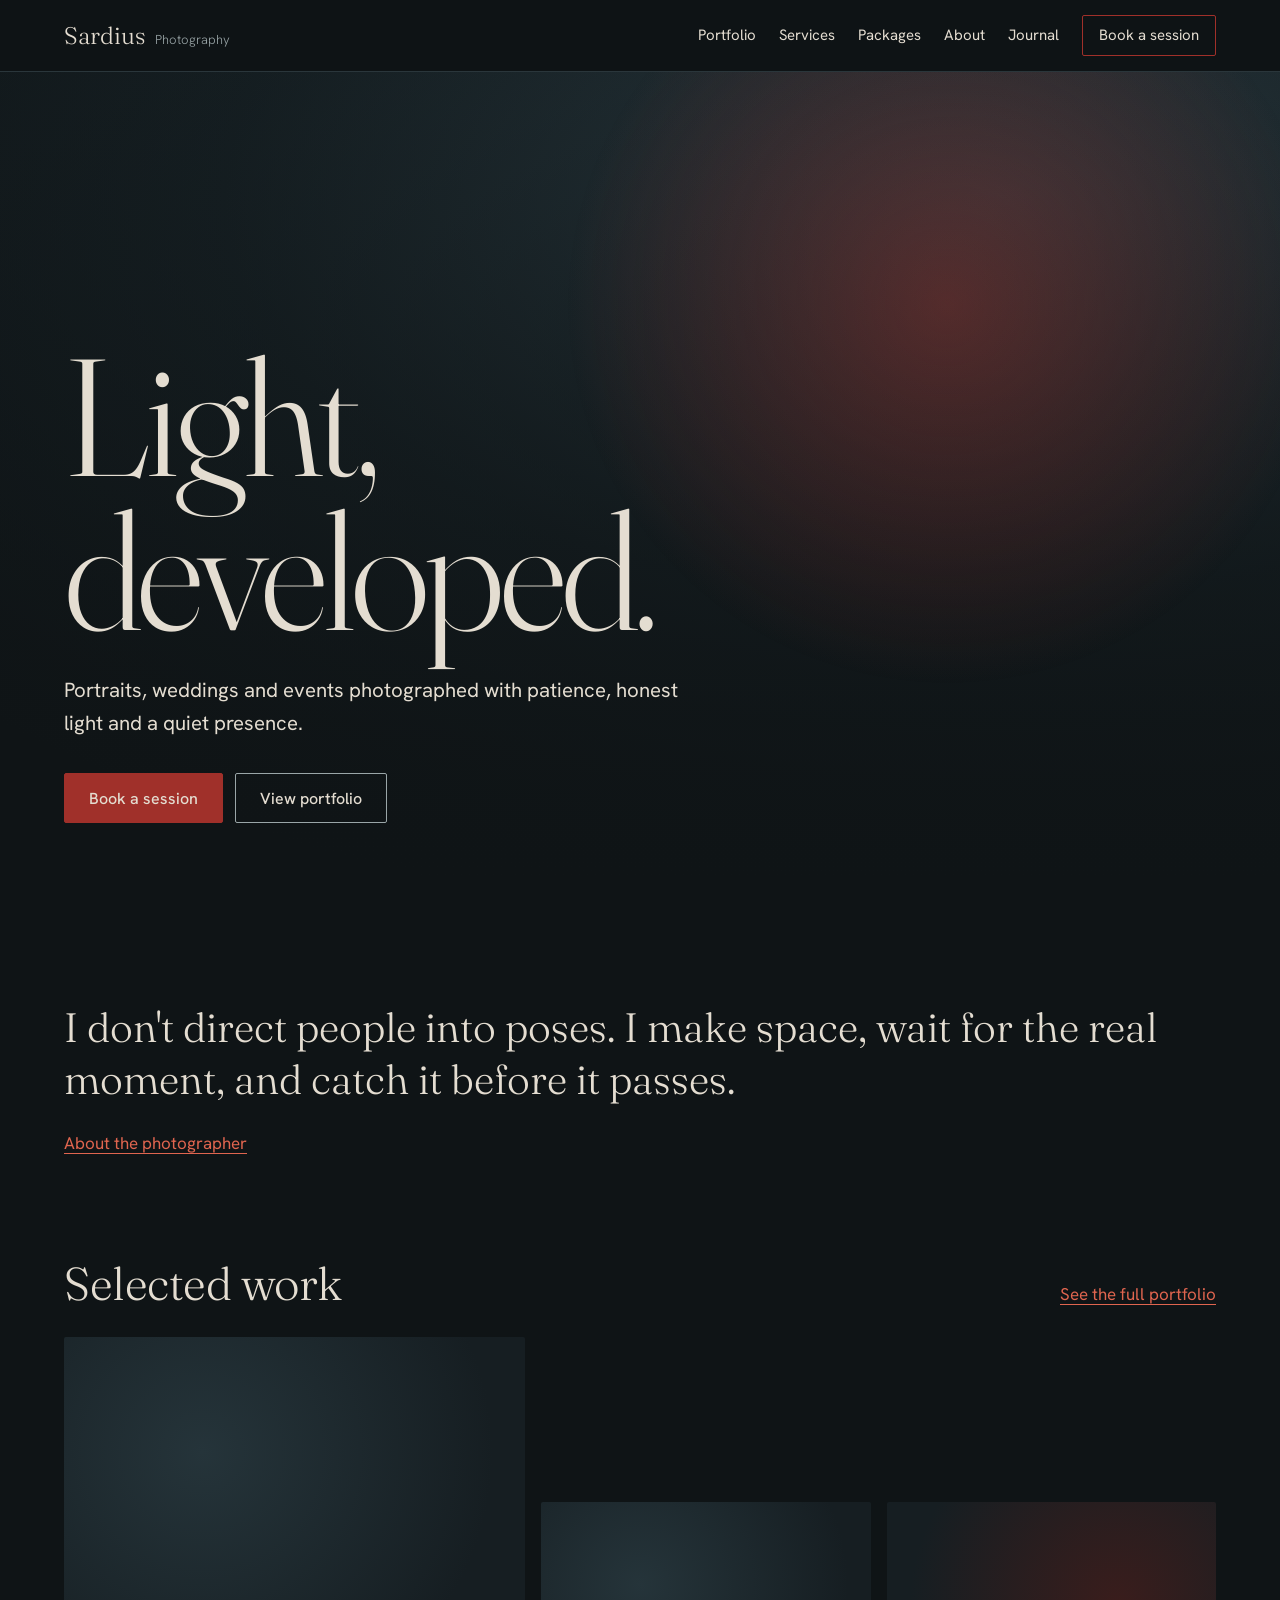
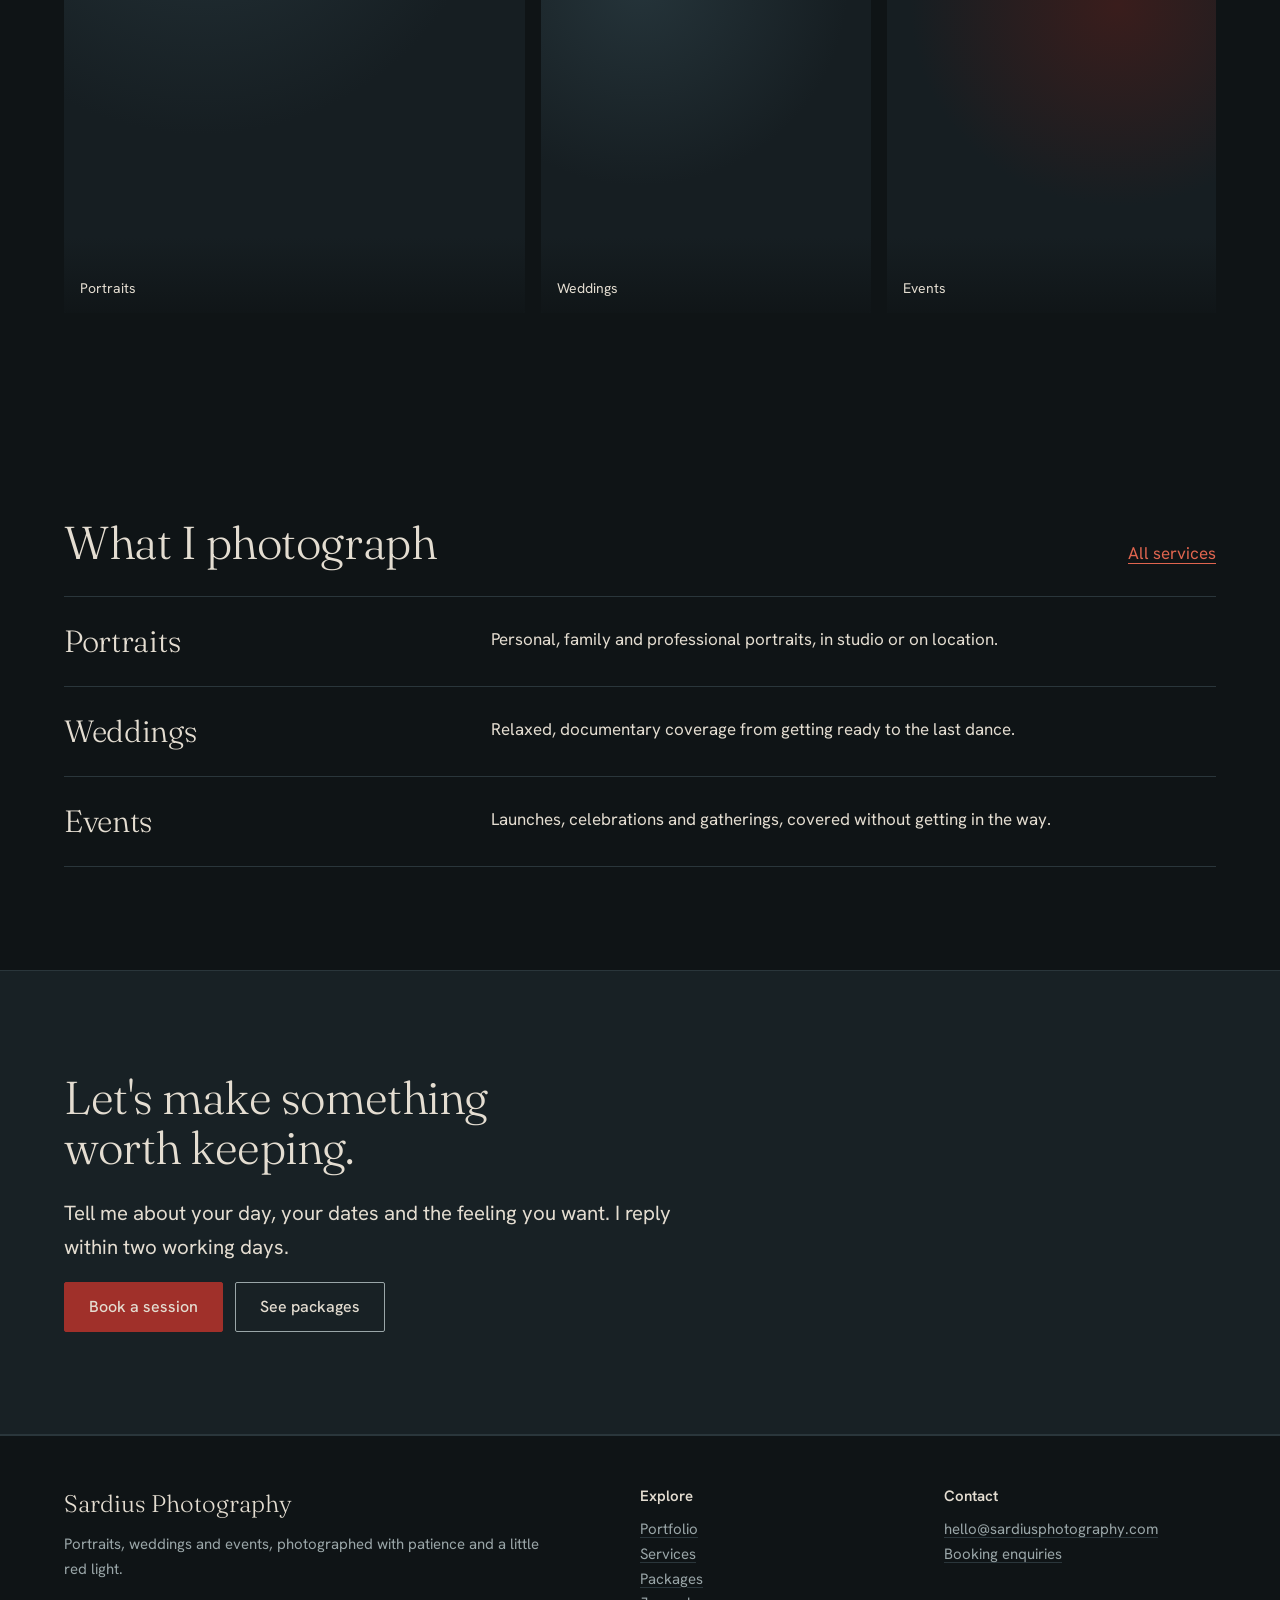
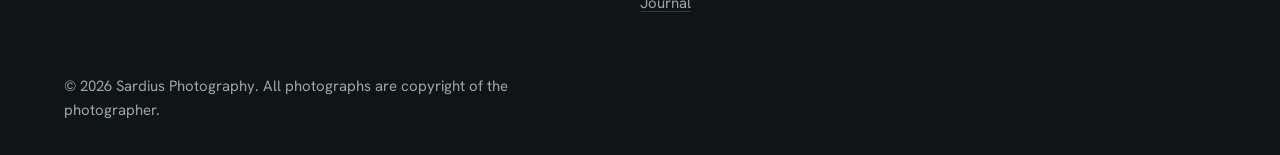
==== index.html @ bd4d71db "Add files via upload" ====
<!doctype html>
<html lang="en">
<head>
  <meta charset="utf-8">
  <meta name="viewport" content="width=device-width, initial-scale=1">
  <title>Sardius Photography | Portrait, wedding and event photographer</title>
  <meta name="description" content="Sardius Photography: portraits, weddings and events, photographed with patience, honest light and a quiet presence.">
  <meta name="theme-color" content="#0f1416">
  <link rel="preconnect" href="https://fonts.googleapis.com">
  <link rel="preconnect" href="https://fonts.gstatic.com" crossorigin>
  <link href="https://fonts.googleapis.com/css2?family=Fraunces:opsz,wght@9..144,300;9..144,400&family=Hanken+Grotesk:wght@400;500;600&display=swap" rel="stylesheet">
  <link rel="stylesheet" href="style.css">
  <script>document.documentElement.classList.add('js');</script>
</head>
<body>
<a class="skip" href="#main">Skip to content</a>
<header class="site-header">
  <a class="brand" href="index.html">Sardius <span>Photography</span></a>
  <button class="nav-toggle" type="button" aria-expanded="false" aria-controls="site-nav">Menu</button>
  <nav class="site-nav" id="site-nav" aria-label="Main">
    <ul>
      <li><a href="portfolio.html">Portfolio</a></li>
      <li><a href="services.html">Services</a></li>
      <li><a href="packages.html">Packages</a></li>
      <li><a href="about.html">About</a></li>
      <li><a href="journal.html">Journal</a></li>
      <li><a class="nav-book" href="booking.html">Book a session</a></li>
    </ul>
  </nav>
</header>
<main id="main">
<section class="hero">
  <div class="hero-media"></div>
  <div class="hero-glow"></div>
  <div class="wrap hero-copy">
    <h1><span>Light,</span><span>developed.</span></h1>
    <p class="lede">Portraits, weddings and events photographed with patience, honest light and a quiet presence.</p>
    <div class="actions"><a class="btn" href="booking.html">Book a session</a><a class="btn btn-ghost" href="portfolio.html">View portfolio</a></div>
  </div>
</section>

<section class="section">
  <div class="wrap">
    <p class="statement">I don't direct people into poses. I make space, wait for the real moment, and catch it before it passes.</p>
    <a class="textlink" href="about.html">About the photographer</a>
  </div>
</section>

<section class="section section--tight">
  <div class="wrap">
    <div class="section-head"><h2>Selected work</h2><a class="textlink" href="portfolio.html">See the full portfolio</a></div>
    <div class="trio">
    <figure class="frame" style="--ar: 4 / 5"><img src="images/home-1.jpg" alt="Portrait in window light" loading="lazy"><figcaption>Portraits</figcaption></figure>
    <figure class="frame" style="--ar: 4 / 5"><img src="images/home-2.jpg" alt="Couple at their wedding" loading="lazy"><figcaption>Weddings</figcaption></figure>
    <figure class="frame" style="--ar: 4 / 5"><img src="images/home-3.jpg" alt="Guests laughing at an event" loading="lazy"><figcaption>Events</figcaption></figure>
    </div>
  </div>
</section>

<section class="section">
  <div class="wrap">
    <div class="section-head"><h2>What I photograph</h2><a class="textlink" href="services.html">All services</a></div>
    <ul class="rows">
      <li><h3>Portraits</h3><p>Personal, family and professional portraits, in studio or on location.</p></li>
      <li><h3>Weddings</h3><p>Relaxed, documentary coverage from getting ready to the last dance.</p></li>
      <li><h3>Events</h3><p>Launches, celebrations and gatherings, covered without getting in the way.</p></li>
    </ul>
  </div>
</section>

<section class="section cta">
  <div class="wrap">
    <h2>Let's make something worth keeping.</h2>
    <p class="lede">Tell me about your day, your dates and the feeling you want. I reply within two working days.</p>
    <div class="actions"><a class="btn" href="booking.html">Book a session</a><a class="btn btn-ghost" href="packages.html">See packages</a></div>
  </div>
</section>
</main>
<footer class="site-footer">
  <div class="wrap">
    <div class="footer-grid">
      <div>
        <p class="footer-brand">Sardius Photography</p>
        <p>Portraits, weddings and events, photographed with patience and a little red light.</p>
      </div>
      <div>
        <p class="footer-title">Explore</p>
        <p><a href="portfolio.html">Portfolio</a><br><a href="services.html">Services</a><br><a href="packages.html">Packages</a><br><a href="journal.html">Journal</a></p>
      </div>
      <div>
        <p class="footer-title">Contact</p>
        <p><a href="mailto:hello@sardiusphotography.com">hello@sardiusphotography.com</a><br><a href="booking.html">Booking enquiries</a></p>
      </div>
    </div>
    <p class="legal">&copy; 2026 Sardius Photography. All photographs are copyright of the photographer.</p>
  </div>
</footer>
<script src="main.js" defer></script>
</body>
</html>
---- style.css ----
/* Sardius Photography
   Colors, fonts and spacing live in the variables below.
   Change them here and the whole site follows. */

:root {
  --night: #0f1416;
  --slate: #182125;
  --line: #2a363b;
  --bone: #e4ddd1;
  --fog: #9aa6a8;
  --sardius: #a0302a;
  --sardius-hover: #b9382f;
  --ember: #e0654f;

  --serif: "Fraunces", "Iowan Old Style", Georgia, serif;
  --sans: "Hanken Grotesk", system-ui, -apple-system, "Segoe UI", sans-serif;

  --header-h: 4.5rem;
  --gutter: clamp(1.25rem, 5vw, 4rem);
  --max: 78rem;
}

/* Base */
*, *::before, *::after { box-sizing: border-box; }
html { color-scheme: dark; -webkit-text-size-adjust: 100%; }
body {
  margin: 0;
  min-height: 100vh;
  display: flex;
  flex-direction: column;
  background: var(--night);
  color: var(--bone);
  font: 400 1.0625rem/1.65 var(--sans);
  -webkit-font-smoothing: antialiased;
}
main { flex: 1 0 auto; }
img { display: block; max-width: 100%; }
a { color: inherit; }
::selection { background: var(--sardius); color: var(--bone); }
:focus-visible { outline: 2px solid var(--ember); outline-offset: 3px; }

.wrap { width: min(100% - 2 * var(--gutter), var(--max)); margin-inline: auto; }

.skip {
  position: absolute; left: -999px; top: 0; z-index: 50;
  background: var(--sardius); color: var(--bone); padding: .75rem 1rem;
}
.skip:focus { left: 0; }

/* Type */
h1, h2, h3 {
  font-family: var(--serif);
  font-weight: 300;
  line-height: 1.08;
  letter-spacing: -.01em;
  margin: 0 0 1rem;
}
h1 { font-size: clamp(2.75rem, 7vw, 5.5rem); }
h2 { font-size: clamp(1.9rem, 3.6vw, 2.9rem); }
h3 { font-size: 1.5rem; }
p { margin: 0 0 1.1rem; max-width: 62ch; }
.lede { font-size: clamp(1.15rem, 1.6vw, 1.35rem); max-width: 40rem; }
.meta { color: var(--fog); font-size: .9375rem; }
.note { color: var(--ember); font-weight: 500; font-size: .9375rem; margin-bottom: .4rem; }
.textlink {
  color: var(--ember);
  text-decoration: underline;
  text-decoration-thickness: 1px;
  text-underline-offset: .25em;
}
.textlink:hover { color: var(--bone); }

/* Header and navigation */
.site-header {
  position: sticky; top: 0; z-index: 20;
  min-height: var(--header-h);
  display: flex; flex-wrap: wrap; align-items: center; justify-content: space-between;
  padding-inline: var(--gutter);
  background: rgba(15, 20, 22, .94);
  -webkit-backdrop-filter: blur(8px);
  backdrop-filter: blur(8px);
  border-bottom: 1px solid var(--line);
}
.brand {
  display: flex; align-items: baseline; gap: .55rem;
  font-family: var(--serif); font-weight: 300; font-size: 1.5rem;
  text-decoration: none;
}
.brand span { font-family: var(--sans); font-size: .8125rem; color: var(--fog); }

.nav-toggle {
  display: none;
  font: inherit; font-size: .9375rem;
  color: var(--bone); background: transparent;
  border: 1px solid var(--line); border-radius: 2px;
  padding: .5rem 1rem; cursor: pointer;
}
.site-nav ul {
  display: flex; align-items: center;
  gap: clamp(1rem, 1.8vw, 1.75rem);
  list-style: none; margin: 0; padding: 0;
}
.site-nav a {
  display: inline-block;
  text-decoration: none; font-size: .9375rem;
  padding: .4rem 0; border-bottom: 1px solid transparent;
}
.site-nav a:hover { border-bottom-color: var(--fog); }
.site-nav a[aria-current="page"] { border-bottom-color: var(--ember); }
.site-nav a.nav-book {
  padding: .45rem 1rem;
  border: 1px solid var(--sardius);
  border-radius: 2px;
}
.site-nav a.nav-book:hover { background: var(--sardius); }
.site-nav a.nav-book[aria-current="page"] { background: var(--sardius); }

@media (max-width: 1079px) {
  .js .nav-toggle { display: inline-block; }
  .js .site-nav {
    display: none;
    position: absolute; top: 100%; left: 0; right: 0;
    background: var(--night);
    border-bottom: 1px solid var(--line);
    padding: .5rem var(--gutter) 2rem;
  }
  .js .site-header.is-open .site-nav { display: block; }
  .site-nav ul { flex-direction: column; align-items: stretch; gap: 0; }
  .site-nav li { border-bottom: 1px solid var(--line); }
  .site-nav a {
    display: block; border-bottom: 0;
    font-family: var(--serif); font-weight: 300; font-size: 1.6rem;
    padding: .8rem 0;
  }
  .site-nav a:hover { border-bottom: 0; color: var(--ember); }
  .site-nav a[aria-current="page"] { color: var(--ember); }
  .site-nav a.nav-book {
    display: inline-block; font-family: var(--sans); font-size: 1rem;
    padding: .6rem 1.2rem; margin: .8rem 0;
  }
  .site-nav a.nav-book[aria-current="page"] { color: var(--bone); }
}

/* Buttons */
.btn {
  display: inline-block;
  font: 500 1rem/1.2 var(--sans);
  padding: .9rem 1.5rem;
  color: var(--bone); background: var(--sardius);
  border: 1px solid var(--sardius); border-radius: 2px;
  text-decoration: none; cursor: pointer;
}
.btn:hover { background: var(--sardius-hover); border-color: var(--sardius-hover); }
.btn-ghost { background: transparent; border-color: var(--fog); }
.btn-ghost:hover { background: transparent; border-color: var(--bone); }
.actions { display: flex; flex-wrap: wrap; gap: .75rem; }

/* Hero (home) */
.hero {
  position: relative; isolation: isolate; overflow: hidden;
  display: flex; align-items: flex-end;
  min-height: calc(100vh - var(--header-h));
  min-height: calc(100svh - var(--header-h));
}
.hero-media {
  position: absolute; inset: 0; z-index: -2;
  background:
    linear-gradient(to top, var(--night) 2%, rgba(15, 20, 22, .5) 50%, rgba(15, 20, 22, .2) 100%),
    url("images/hero.jpg") center / cover no-repeat,
    radial-gradient(110% 90% at 78% 15%, #2c3d44 0%, #162024 55%, var(--night) 100%);
}
.hero-glow {
  position: absolute; inset: 0; z-index: -1; pointer-events: none;
  background: radial-gradient(34rem circle at var(--mx, 74%) var(--my, 28%), rgba(160, 48, 42, .42), rgba(160, 48, 42, 0) 70%);
}
.hero-copy { position: relative; padding-top: 5rem; padding-bottom: clamp(2.5rem, 6vw, 5rem); }
.hero h1 {
  font-size: clamp(3.25rem, 13vw, 10.5rem);
  line-height: .92; letter-spacing: -.03em;
  margin-bottom: 1.75rem;
}
.hero h1 span { display: block; }
.hero .lede { margin-bottom: 2rem; }

@media (prefers-reduced-motion: no-preference) {
  .hero-media { animation: develop 2.4s ease-out both; }
  @keyframes develop {
    from { filter: brightness(.2) saturate(.5); }
    to { filter: brightness(1) saturate(1); }
  }
}

/* Sections */
.section { padding-block: clamp(3.5rem, 8vw, 6.5rem); }
.section--tight { padding-top: 0; }
.section-head {
  display: flex; flex-wrap: wrap; align-items: baseline; justify-content: space-between;
  gap: .5rem 2rem; margin-bottom: 1.75rem;
}
.section-head h2 { margin: 0; }
.page-head { padding-top: clamp(3.5rem, 8vw, 6.5rem); padding-bottom: clamp(2rem, 4vw, 3rem); }
.page-head h1 { margin-bottom: 1.25rem; }

.statement {
  font-family: var(--serif); font-weight: 300;
  font-size: clamp(1.6rem, 3.2vw, 2.6rem); line-height: 1.25;
  max-width: 28em; margin-bottom: 1.5rem;
}

.cta { background: var(--slate); border-block: 1px solid var(--line); }
.cta h2 { max-width: 18ch; margin-bottom: 1.5rem; }

.prose p { max-width: 62ch; }
.prose h2 { margin-top: 2.5rem; }
.prose h2:first-child { margin-top: 0; }
.prose ul { padding-left: 1.2rem; }
.prose--post { max-width: 42rem; font-size: 1.125rem; }

/* Photo frames. If a photo file is missing, the dark placeholder shows instead. */
.frame {
  position: relative; margin: 0; overflow: hidden;
  aspect-ratio: var(--ar, 4 / 5);
  background: radial-gradient(90% 70% at 30% 20%, #25343a, #161e22 70%);
  border-radius: 2px;
}
.frame:nth-child(3n) { background: radial-gradient(90% 70% at 70% 25%, #3a1d1c, #161e22 70%); }
.frame img {
  position: absolute; inset: 0; width: 100%; height: 100%;
  object-fit: cover; filter: brightness(.9) contrast(1.03);
}
.frame img:hover { filter: brightness(1) contrast(1.03); }
.frame img.is-missing { display: none; }
.frame figcaption {
  position: absolute; left: 0; right: 0; bottom: 0;
  padding: 2.5rem 1rem .85rem;
  font-size: .875rem;
  background: linear-gradient(to top, rgba(15, 20, 22, .85), rgba(15, 20, 22, 0));
  pointer-events: none;
}
.frame-open {
  position: absolute; inset: 0; width: 100%; height: 100%;
  background: transparent; border: 0; padding: 0; cursor: zoom-in;
}
.frame-open:focus-visible { outline-offset: -4px; }

.trio { display: grid; grid-template-columns: 1.4fr 1fr 1fr; gap: 1rem; align-items: end; }
.gallery { columns: 3 18rem; column-gap: 1rem; }
.gallery .frame { break-inside: avoid; margin-bottom: 1rem; }

@media (max-width: 700px) {
  .trio { grid-template-columns: 1fr; }
}

/* Lightbox */
.lightbox {
  border: 0; padding: 0; background: transparent; color: var(--bone);
  max-width: min(94vw, 1200px); max-height: 94vh;
}
.lightbox::backdrop { background: rgba(8, 11, 12, .94); }
.lightbox img { max-height: 78vh; width: auto; margin: 0 auto; }
.lightbox p { margin: .75rem 0 0; max-width: none; }
.lightbox-close { display: block; margin: 0 0 .75rem auto; padding: .55rem 1.1rem; }

/* Two-column rows (services, add-ons, principles) */
.rows { list-style: none; margin: 0; padding: 0; }
.rows > li {
  display: grid;
  grid-template-columns: minmax(0, 1fr) minmax(0, 2fr);
  gap: .75rem clamp(1.5rem, 5vw, 4rem);
  padding: 1.75rem 0;
  border-top: 1px solid var(--line);
}
.rows > li:last-child { border-bottom: 1px solid var(--line); }
.rows h2, .rows h3 { margin: 0; font-size: clamp(1.5rem, 2.4vw, 2rem); }
.rows p { margin-bottom: .6rem; }
.rows p:last-child { margin-bottom: 0; }

/* Packages */
.pkg {
  display: grid;
  grid-template-columns: minmax(0, 1.1fr) minmax(0, 1.5fr) minmax(0, .8fr);
  gap: 1.5rem clamp(1.5rem, 4vw, 3rem);
  padding: 2rem 0 2rem 1.5rem;
  border-top: 1px solid var(--line);
  border-left: 3px solid transparent;
}
.pkg:last-child { border-bottom: 1px solid var(--line); }
.pkg[data-featured] { border-left-color: var(--sardius); background: var(--slate); }
.pkg h2 { margin-bottom: .5rem; }
.pkg-price { font-family: var(--serif); font-weight: 300; font-size: 2.4rem; line-height: 1; margin-bottom: 1.25rem; }
.pkg-price small { font-family: var(--sans); font-size: .9375rem; color: var(--fog); margin-right: .25rem; }
.ticks { list-style: none; margin: 0; padding: 0; }
.ticks li { position: relative; padding-left: 1.4rem; margin-bottom: .4rem; }
.ticks li::before {
  content: ""; position: absolute; left: 0; top: .85em;
  width: .7rem; height: 1px; background: var(--ember);
}

/* Forms and two-column layouts */
.split {
  display: grid;
  grid-template-columns: minmax(0, 1.5fr) minmax(0, 1fr);
  gap: clamp(2rem, 6vw, 5rem); align-items: start;
}
.split--about { grid-template-columns: minmax(0, 1fr) minmax(0, 1.3fr); }
.aside { border-left: 1px solid var(--line); padding-left: clamp(1.25rem, 3vw, 2.5rem); }
.aside li::marker { color: var(--ember); }
.aside ol { padding-left: 1.2rem; }

.form { display: grid; gap: 1.25rem; max-width: 40rem; }
.field { display: grid; gap: .4rem; }
.field label { font-weight: 500; font-size: .9375rem; }
.field small { color: var(--fog); }
.field input, .field select, .field textarea {
  width: 100%; font: inherit; color: var(--bone);
  background: var(--slate); border: 1px solid var(--line); border-radius: 2px;
  padding: .8rem .9rem;
}
.field textarea { min-height: 9rem; resize: vertical; }
.row-2 { display: grid; grid-template-columns: 1fr 1fr; gap: 1.25rem; }
.hp { position: absolute; left: -999px; }

/* Blog */
.post-item { padding: 2rem 0; border-top: 1px solid var(--line); max-width: 46rem; }
.post-item:last-of-type { border-bottom: 1px solid var(--line); }
.post-item time, .post-date { color: var(--fog); font-size: .9375rem; }
.post-item h2 { margin: .25rem 0 .75rem; }
.post-item h2 a { text-decoration: none; }
.post-item h2 a:hover { color: var(--ember); }

/* Footer */
.site-footer { border-top: 1px solid var(--line); padding-block: 3rem 2rem; color: var(--fog); font-size: .9375rem; }
.footer-grid { display: grid; grid-template-columns: 2fr 1fr 1fr; gap: 2rem; margin-bottom: 2.5rem; }
.footer-brand { font-family: var(--serif); font-weight: 300; font-size: 1.5rem; color: var(--bone); margin-bottom: .5rem; }
.footer-title { color: var(--bone); font-weight: 600; margin-bottom: .5rem; }
.site-footer a { text-decoration-color: var(--line); text-underline-offset: .2em; }
.site-footer a:hover { color: var(--bone); }
.legal { margin: 0; }

@media (max-width: 820px) {
  .split, .split--about { grid-template-columns: 1fr; }
  .aside { border-left: 0; border-top: 1px solid var(--line); padding-left: 0; padding-top: 1.5rem; }
  .rows > li { grid-template-columns: 1fr; }
  .pkg { grid-template-columns: 1fr; }
  .row-2 { grid-template-columns: 1fr; }
  .footer-grid { grid-template-columns: 1fr; }
}
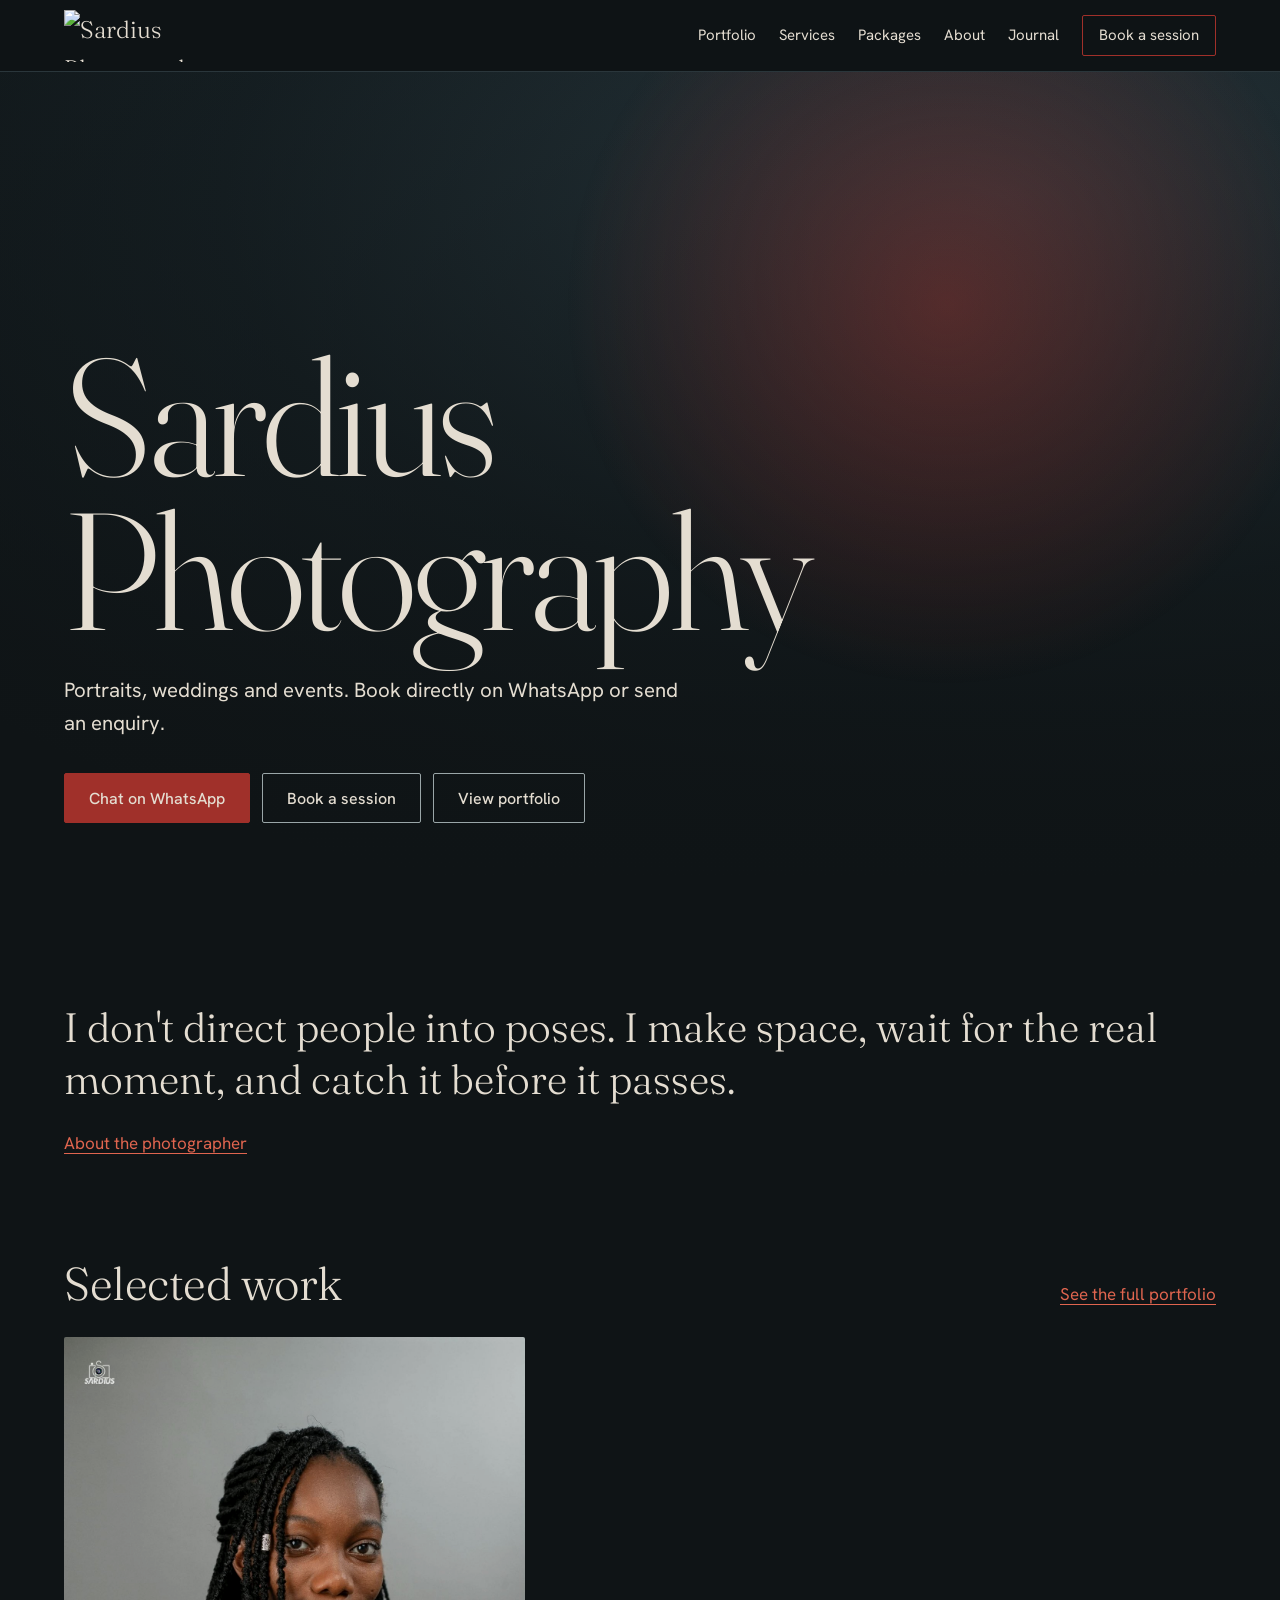
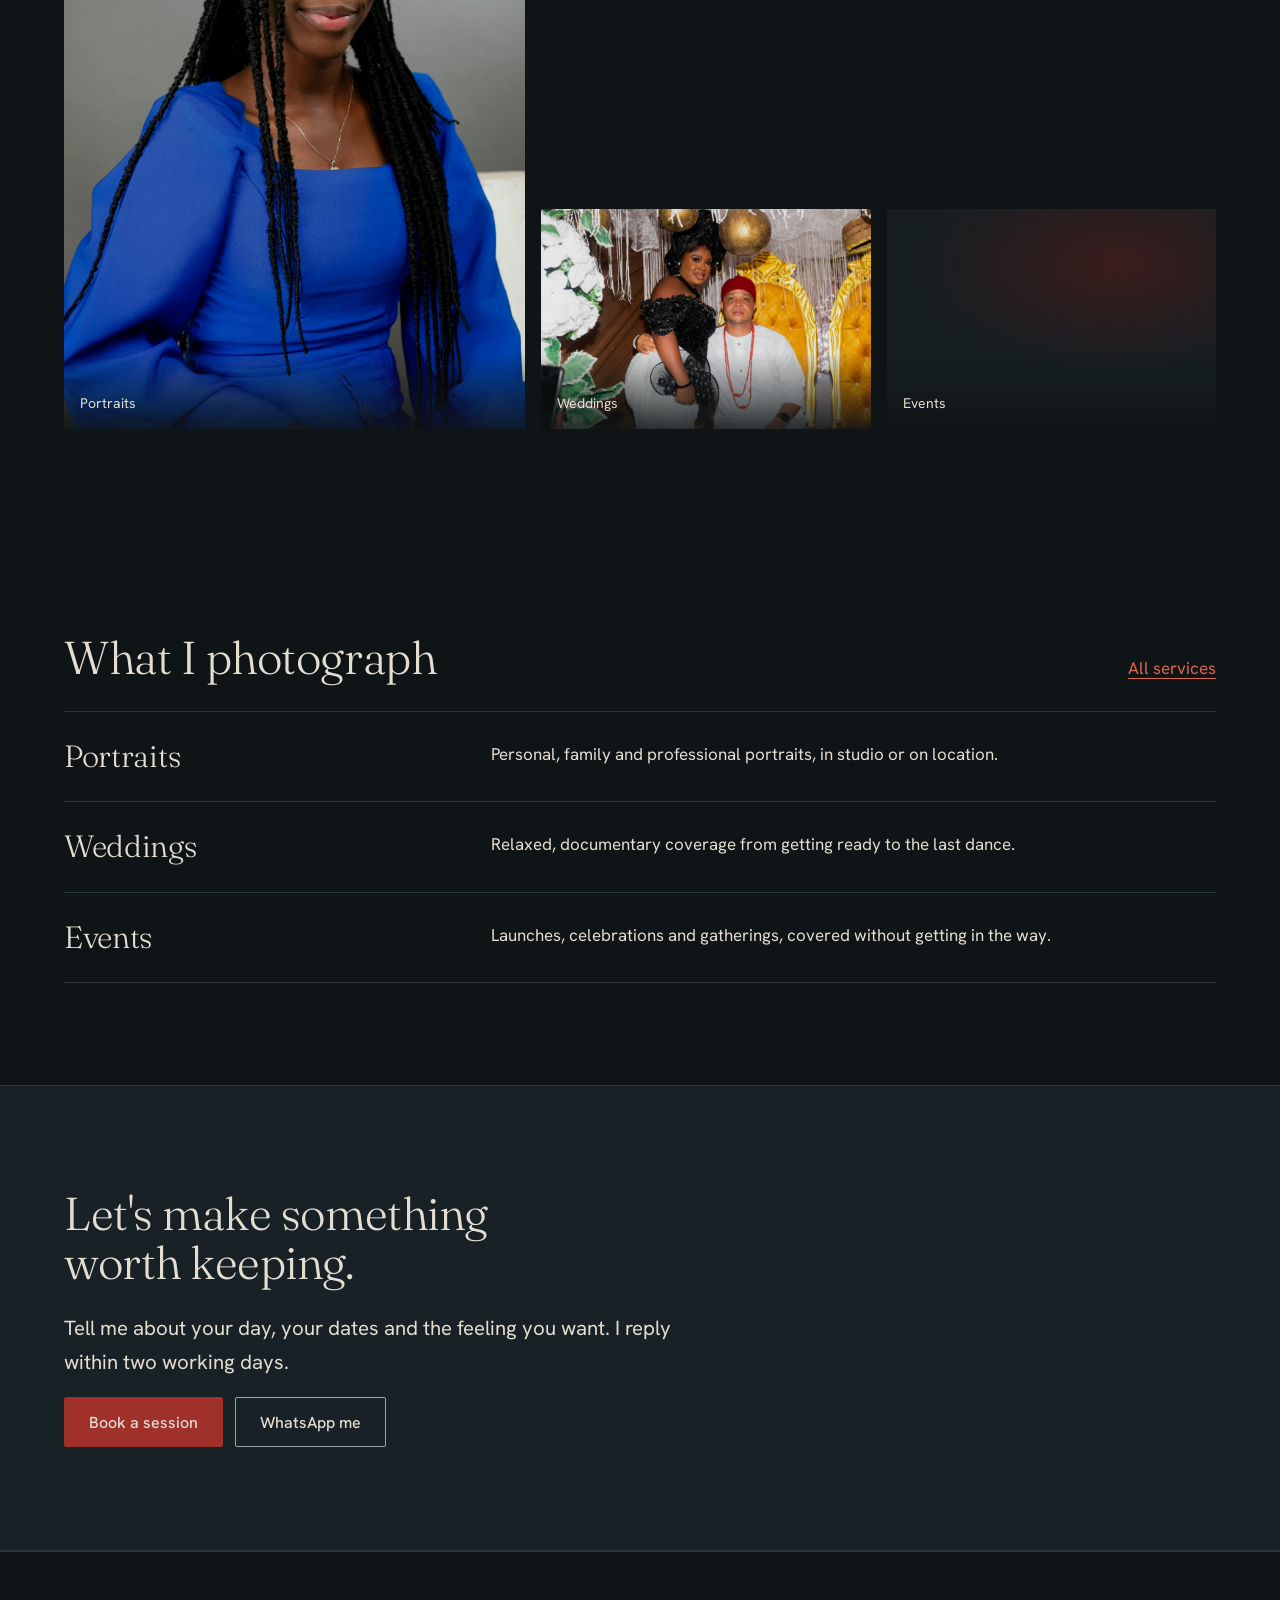
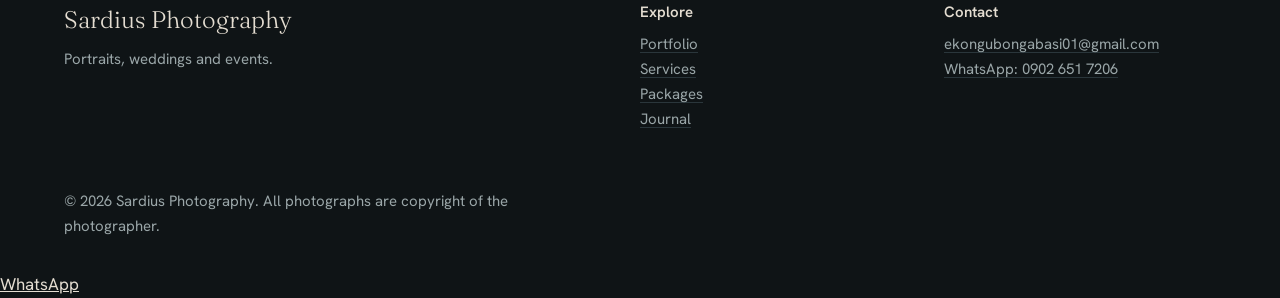
==== commit 8bc491b7: "Add files via upload" ====
--- a/index.html
+++ b/index.html
@@ -15,7 +15,7 @@
 <body>
 <a class="skip" href="#main">Skip to content</a>
 <header class="site-header">
-  <a class="brand" href="index.html">Sardius <span>Photography</span></a>
+  <a class="brand" href="index.html" aria-label="Sardius Photography home"><img src="images/logo.jpg" alt="Sardius Photography" width="120" height="52"></a>
   <button class="nav-toggle" type="button" aria-expanded="false" aria-controls="site-nav">Menu</button>
   <nav class="site-nav" id="site-nav" aria-label="Main">
     <ul>
@@ -33,9 +33,9 @@
   <div class="hero-media"></div>
   <div class="hero-glow"></div>
   <div class="wrap hero-copy">
-    <h1><span>Light,</span><span>developed.</span></h1>
-    <p class="lede">Portraits, weddings and events photographed with patience, honest light and a quiet presence.</p>
-    <div class="actions"><a class="btn" href="booking.html">Book a session</a><a class="btn btn-ghost" href="portfolio.html">View portfolio</a></div>
+    <h1><span>Sardius</span><span>Photography</span></h1>
+    <p class="lede">Portraits, weddings and events. Book directly on WhatsApp or send an enquiry.</p>
+    <div class="actions"><a class="btn btn-wa" href="https://wa.me/2349026517206?text=Hello%20Sardius%20Photography%2C%20I%27d%20like%20to%20book%20a%20session." target="_blank" rel="noopener">Chat on WhatsApp</a><a class="btn btn-ghost" href="booking.html">Book a session</a><a class="btn btn-ghost" href="portfolio.html">View portfolio</a></div>
   </div>
 </section>
 
@@ -50,9 +50,9 @@
   <div class="wrap">
     <div class="section-head"><h2>Selected work</h2><a class="textlink" href="portfolio.html">See the full portfolio</a></div>
     <div class="trio">
-    <figure class="frame" style="--ar: 4 / 5"><img src="images/home-1.jpg" alt="Portrait in window light" loading="lazy"><figcaption>Portraits</figcaption></figure>
-    <figure class="frame" style="--ar: 4 / 5"><img src="images/home-2.jpg" alt="Couple at their wedding" loading="lazy"><figcaption>Weddings</figcaption></figure>
-    <figure class="frame" style="--ar: 4 / 5"><img src="images/home-3.jpg" alt="Guests laughing at an event" loading="lazy"><figcaption>Events</figcaption></figure>
+    <figure class="frame" style="--ar: 2 / 3"><img src="images/portrait-01.jpg" alt="Portrait of a woman in a blue dress" loading="lazy"><figcaption>Portraits</figcaption></figure>
+    <figure class="frame" style="--ar: 3 / 2"><img src="images/wedding-01.jpg" alt="Couple seated on gold chairs at their wedding" loading="lazy"><figcaption>Weddings</figcaption></figure>
+    <figure class="frame" style="--ar: 3 / 2"><img src="images/event-01.jpg" alt="Audience at a student awards event" loading="lazy"><figcaption>Events</figcaption></figure>
     </div>
   </div>
 </section>
@@ -72,7 +72,7 @@
   <div class="wrap">
     <h2>Let's make something worth keeping.</h2>
     <p class="lede">Tell me about your day, your dates and the feeling you want. I reply within two working days.</p>
-    <div class="actions"><a class="btn" href="booking.html">Book a session</a><a class="btn btn-ghost" href="packages.html">See packages</a></div>
+    <div class="actions"><a class="btn" href="booking.html">Book a session</a><a class="btn btn-ghost" href="https://wa.me/2349026517206?text=Hello%20Sardius%20Photography%2C%20I%27d%20like%20to%20book%20a%20session." target="_blank" rel="noopener">WhatsApp me</a></div>
   </div>
 </section>
 </main>
@@ -81,7 +81,7 @@
     <div class="footer-grid">
       <div>
         <p class="footer-brand">Sardius Photography</p>
-        <p>Portraits, weddings and events, photographed with patience and a little red light.</p>
+        <p>Portraits, weddings and events.</p>
       </div>
       <div>
         <p class="footer-title">Explore</p>
@@ -89,12 +89,13 @@
       </div>
       <div>
         <p class="footer-title">Contact</p>
-        <p><a href="mailto:hello@sardiusphotography.com">hello@sardiusphotography.com</a><br><a href="booking.html">Booking enquiries</a></p>
+        <p><a href="mailto:ekongubongabasi01@gmail.com">ekongubongabasi01@gmail.com</a><br><a href="https://wa.me/2349026517206?text=Hello%20Sardius%20Photography%2C%20I%27d%20like%20to%20book%20a%20session." target="_blank" rel="noopener">WhatsApp: 0902 651 7206</a></p>
       </div>
     </div>
     <p class="legal">&copy; 2026 Sardius Photography. All photographs are copyright of the photographer.</p>
   </div>
 </footer>
+<a class="wa-float" href="https://wa.me/2349026517206?text=Hello%20Sardius%20Photography%2C%20I%27d%20like%20to%20book%20a%20session." target="_blank" rel="noopener" aria-label="Chat on WhatsApp">WhatsApp</a>
 <script src="main.js" defer></script>
 </body>
 </html>
